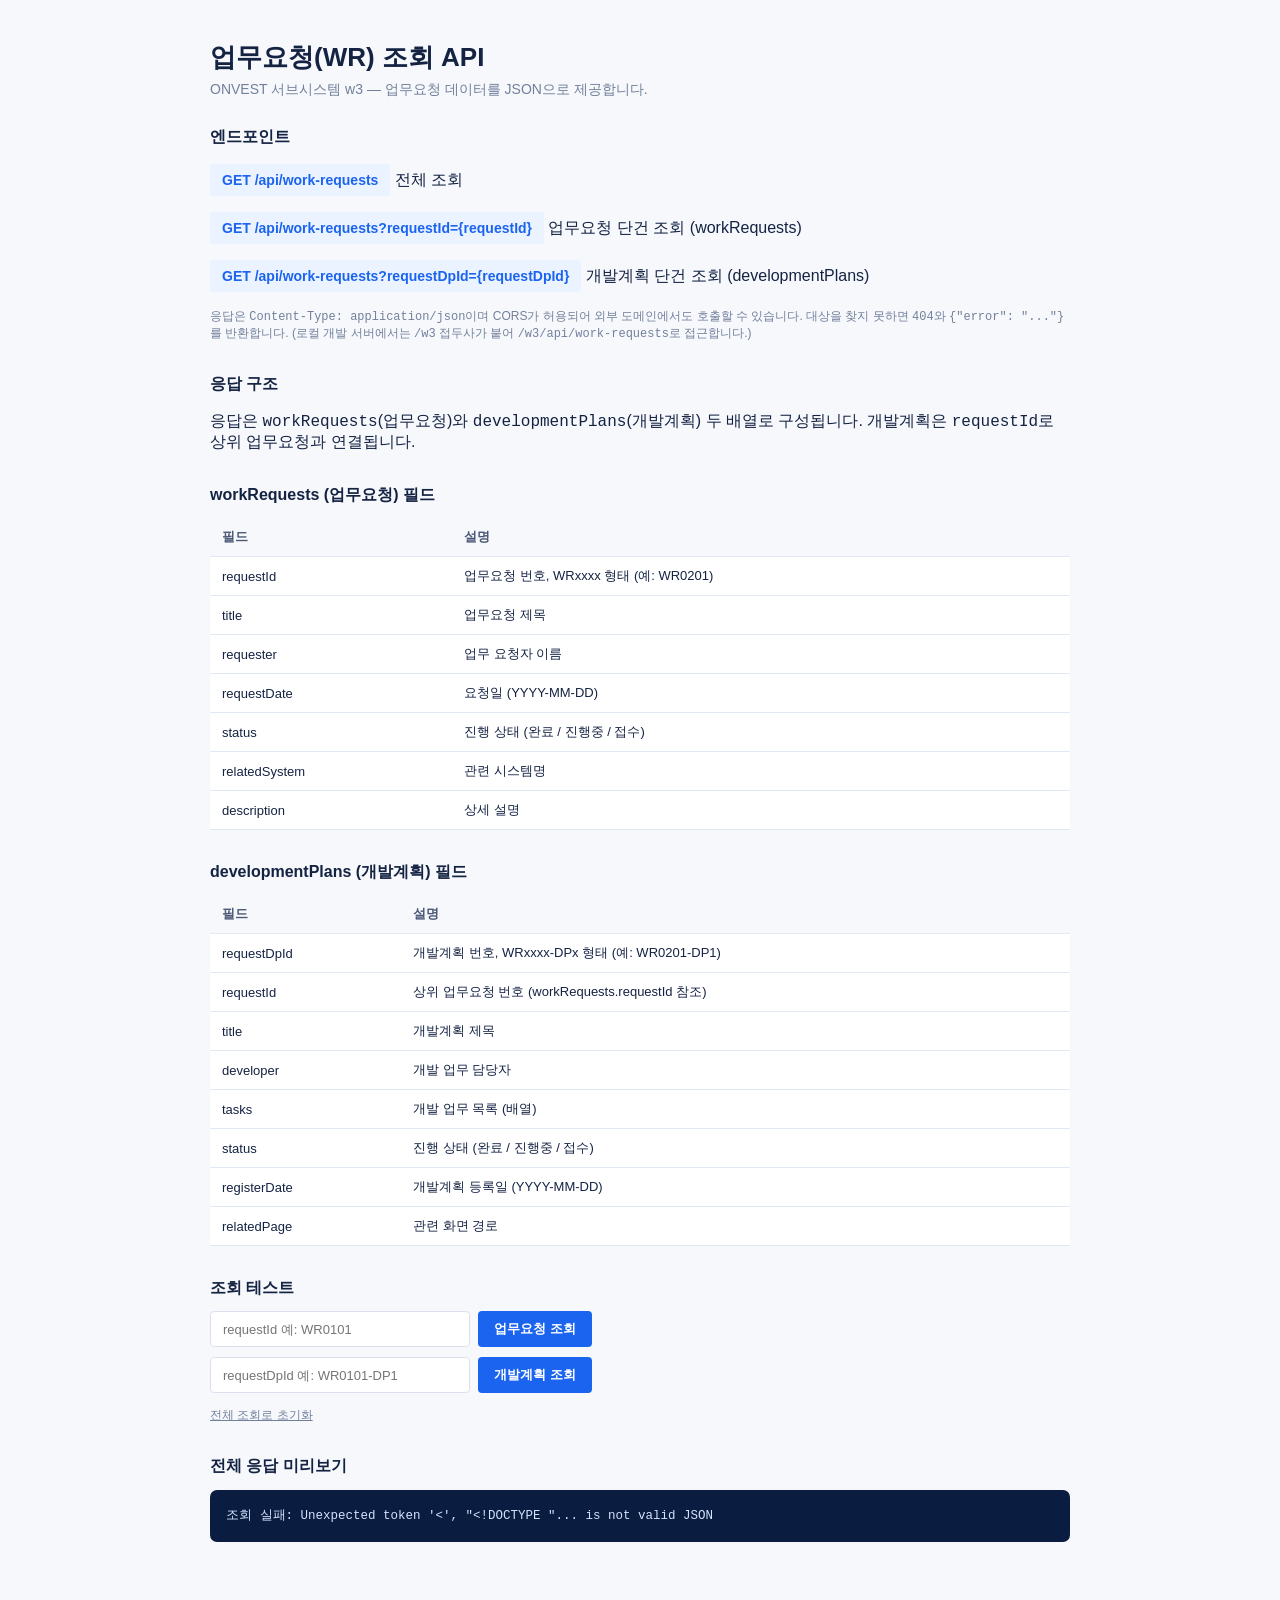
==== w3/index.html @ 0430d03c "Auto-sync from RiouxSVN" ====
<!--
  Created : 2026-08-08
  Descript : ONVEST 업무요청(WR) 조회 API 서브시스템 문서/확인 페이지
  WR : -
-->
<!DOCTYPE html>
<html lang="ko">
  <head>
    <meta charset="UTF-8" />
    <meta name="viewport" content="width=device-width, initial-scale=1.0" />
    <title>업무요청 API | ONVEST w3</title>
    <script src="work-requests.js" defer></script>
    <style>
      * { box-sizing: border-box; }
      body {
        margin: 0;
        padding: 40px 24px;
        color: #152343;
        font-family: "Noto Sans KR", Arial, sans-serif;
        background: #f6f8fc;
      }
      .wrap { max-width: 860px; margin: 0 auto; }
      h1 { margin: 0 0 6px; font-size: 26px; }
      .sub { margin: 0 0 28px; color: #73809b; font-size: 14px; }
      section { margin-bottom: 32px; }
      h2 { font-size: 16px; margin: 0 0 12px; }
      code, pre {
        font-family: "Consolas", "Courier New", monospace;
      }
      .endpoint {
        display: inline-block;
        padding: 8px 12px;
        color: #1b64ef;
        font-size: 14px;
        font-weight: 700;
        background: #eaf3ff;
        border-radius: 4px;
      }
      table {
        width: 100%;
        border-collapse: collapse;
        font-size: 13px;
        background: #fff;
      }
      th, td {
        padding: 10px 12px;
        text-align: left;
        border-bottom: 1px solid #e3e9f2;
      }
      th { color: #4a5876; background: #f6f8fc; }
      .query-form {
        display: flex;
        gap: 8px;
        margin-bottom: 10px;
      }
      .query-form input {
        flex: 0 0 260px;
        height: 36px;
        padding: 0 12px;
        font-size: 13px;
        border: 1px solid #dbe1ec;
        border-radius: 4px;
      }
      .query-form button {
        height: 36px;
        padding: 0 16px;
        color: #fff;
        font-size: 13px;
        font-weight: 700;
        background: #1b64ef;
        border: 0;
        border-radius: 4px;
        cursor: pointer;
      }
      .reset-link {
        display: inline-block;
        margin-top: 4px;
        color: #73809b;
        font-size: 12px;
      }
      pre#result {
        max-height: 420px;
        overflow: auto;
        padding: 16px;
        color: #d3e2ff;
        font-size: 12.5px;
        line-height: 1.6;
        background: #0a1c3f;
        border-radius: 7px;
        white-space: pre-wrap;
      }
    </style>
  </head>
  <body>
    <div class="wrap">
      <h1>업무요청(WR) 조회 API</h1>
      <p class="sub">ONVEST 서브시스템 w3 &mdash; 업무요청 데이터를 JSON으로 제공합니다.</p>

      <section>
        <h2>엔드포인트</h2>
        <p><span class="endpoint">GET /api/work-requests</span> 전체 조회</p>
        <p><span class="endpoint">GET /api/work-requests?requestId={requestId}</span> 업무요청 단건 조회 (workRequests)</p>
        <p><span class="endpoint">GET /api/work-requests?requestDpId={requestDpId}</span> 개발계획 단건 조회 (developmentPlans)</p>
        <p style="color:#73809b;font-size:12px;">응답은 <code>Content-Type: application/json</code>이며 CORS가 허용되어 외부 도메인에서도 호출할 수 있습니다. 대상을 찾지 못하면 <code>404</code>와 <code>{"error": "..."}</code>를 반환합니다. (로컬 개발 서버에서는 <code>/w3</code> 접두사가 붙어 <code>/w3/api/work-requests</code>로 접근합니다.)</p>
      </section>

      <section>
        <h2>응답 구조</h2>
        <p>응답은 <code>workRequests</code>(업무요청)와 <code>developmentPlans</code>(개발계획) 두 배열로 구성됩니다. 개발계획은 <code>requestId</code>로 상위 업무요청과 연결됩니다.</p>
      </section>

      <section>
        <h2>workRequests (업무요청) 필드</h2>
        <table>
          <thead>
            <tr>
              <th>필드</th>
              <th>설명</th>
            </tr>
          </thead>
          <tbody>
            <tr><td>requestId</td><td>업무요청 번호, WRxxxx 형태 (예: WR0201)</td></tr>
            <tr><td>title</td><td>업무요청 제목</td></tr>
            <tr><td>requester</td><td>업무 요청자 이름</td></tr>
            <tr><td>requestDate</td><td>요청일 (YYYY-MM-DD)</td></tr>
            <tr><td>status</td><td>진행 상태 (완료 / 진행중 / 접수)</td></tr>
            <tr><td>relatedSystem</td><td>관련 시스템명</td></tr>
            <tr><td>description</td><td>상세 설명</td></tr>
          </tbody>
        </table>
      </section>

      <section>
        <h2>developmentPlans (개발계획) 필드</h2>
        <table>
          <thead>
            <tr>
              <th>필드</th>
              <th>설명</th>
            </tr>
          </thead>
          <tbody>
            <tr><td>requestDpId</td><td>개발계획 번호, WRxxxx-DPx 형태 (예: WR0201-DP1)</td></tr>
            <tr><td>requestId</td><td>상위 업무요청 번호 (workRequests.requestId 참조)</td></tr>
            <tr><td>title</td><td>개발계획 제목</td></tr>
            <tr><td>developer</td><td>개발 업무 담당자</td></tr>
            <tr><td>tasks</td><td>개발 업무 목록 (배열)</td></tr>
            <tr><td>status</td><td>진행 상태 (완료 / 진행중 / 접수)</td></tr>
            <tr><td>registerDate</td><td>개발계획 등록일 (YYYY-MM-DD)</td></tr>
            <tr><td>relatedPage</td><td>관련 화면 경로</td></tr>
          </tbody>
        </table>
      </section>

      <section>
        <h2>조회 테스트</h2>
        <form class="query-form" method="get">
          <input type="text" name="requestId" placeholder="requestId 예: WR0101" />
          <button type="submit">업무요청 조회</button>
        </form>
        <form class="query-form" method="get">
          <input type="text" name="requestDpId" placeholder="requestDpId 예: WR0101-DP1" />
          <button type="submit">개발계획 조회</button>
        </form>
        <a class="reset-link" href="index.html">전체 조회로 초기화</a>
      </section>

      <section>
        <h2 id="result-title">응답 미리보기</h2>
        <pre id="result">불러오는 중...</pre>
      </section>
    </div>
  </body>
</html>
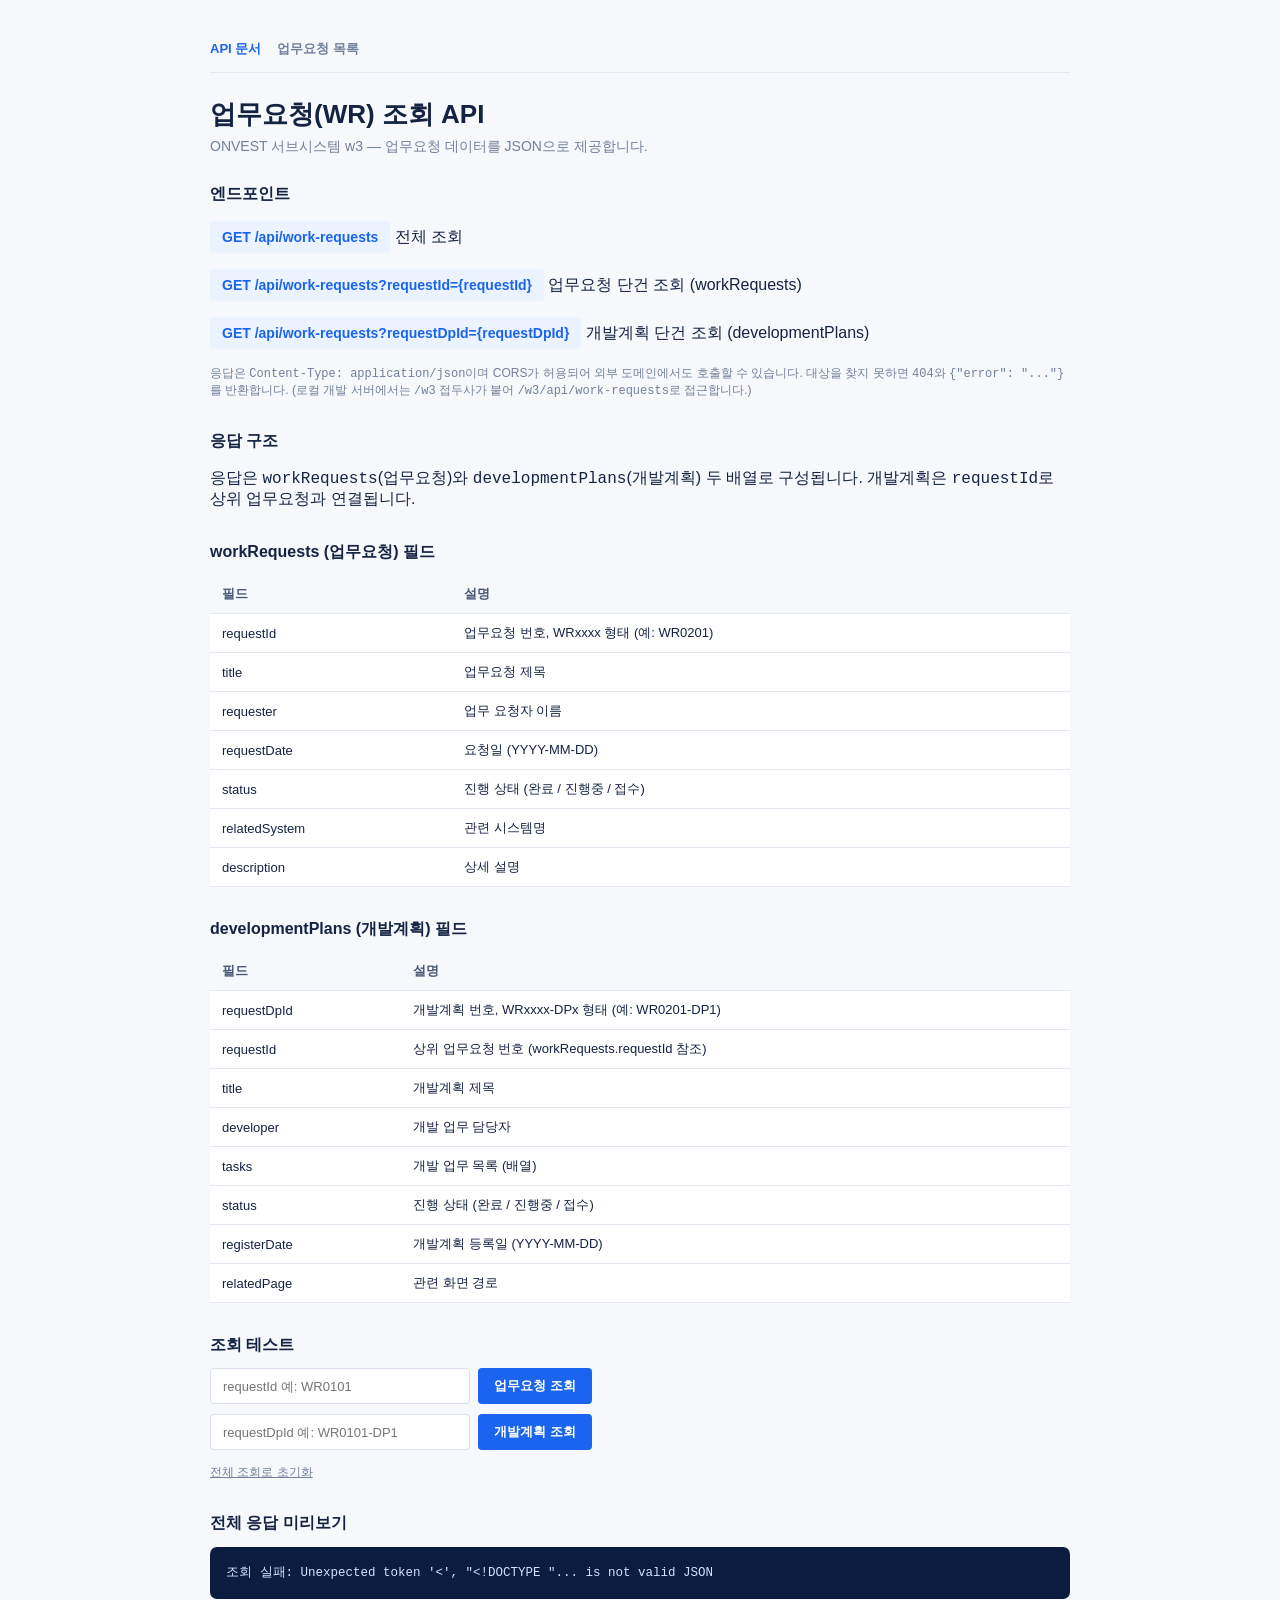
==== commit 79cc832a: "Auto-sync from RiouxSVN" ====
--- a/w3/index.html
+++ b/w3/index.html
@@ -9,90 +9,16 @@
     <meta charset="UTF-8" />
     <meta name="viewport" content="width=device-width, initial-scale=1.0" />
     <title>업무요청 API | ONVEST w3</title>
+    <link rel="stylesheet" href="styles.css" />
     <script src="work-requests.js" defer></script>
-    <style>
-      * { box-sizing: border-box; }
-      body {
-        margin: 0;
-        padding: 40px 24px;
-        color: #152343;
-        font-family: "Noto Sans KR", Arial, sans-serif;
-        background: #f6f8fc;
-      }
-      .wrap { max-width: 860px; margin: 0 auto; }
-      h1 { margin: 0 0 6px; font-size: 26px; }
-      .sub { margin: 0 0 28px; color: #73809b; font-size: 14px; }
-      section { margin-bottom: 32px; }
-      h2 { font-size: 16px; margin: 0 0 12px; }
-      code, pre {
-        font-family: "Consolas", "Courier New", monospace;
-      }
-      .endpoint {
-        display: inline-block;
-        padding: 8px 12px;
-        color: #1b64ef;
-        font-size: 14px;
-        font-weight: 700;
-        background: #eaf3ff;
-        border-radius: 4px;
-      }
-      table {
-        width: 100%;
-        border-collapse: collapse;
-        font-size: 13px;
-        background: #fff;
-      }
-      th, td {
-        padding: 10px 12px;
-        text-align: left;
-        border-bottom: 1px solid #e3e9f2;
-      }
-      th { color: #4a5876; background: #f6f8fc; }
-      .query-form {
-        display: flex;
-        gap: 8px;
-        margin-bottom: 10px;
-      }
-      .query-form input {
-        flex: 0 0 260px;
-        height: 36px;
-        padding: 0 12px;
-        font-size: 13px;
-        border: 1px solid #dbe1ec;
-        border-radius: 4px;
-      }
-      .query-form button {
-        height: 36px;
-        padding: 0 16px;
-        color: #fff;
-        font-size: 13px;
-        font-weight: 700;
-        background: #1b64ef;
-        border: 0;
-        border-radius: 4px;
-        cursor: pointer;
-      }
-      .reset-link {
-        display: inline-block;
-        margin-top: 4px;
-        color: #73809b;
-        font-size: 12px;
-      }
-      pre#result {
-        max-height: 420px;
-        overflow: auto;
-        padding: 16px;
-        color: #d3e2ff;
-        font-size: 12.5px;
-        line-height: 1.6;
-        background: #0a1c3f;
-        border-radius: 7px;
-        white-space: pre-wrap;
-      }
-    </style>
   </head>
   <body>
     <div class="wrap">
+      <nav class="top-nav">
+        <a class="active" href="index.html">API 문서</a>
+        <a href="requests.html">업무요청 목록</a>
+      </nav>
+
       <h1>업무요청(WR) 조회 API</h1>
       <p class="sub">ONVEST 서브시스템 w3 &mdash; 업무요청 데이터를 JSON으로 제공합니다.</p>
 
--- a/w3/styles.css
+++ b/w3/styles.css
@@ -0,0 +1,174 @@
+* { box-sizing: border-box; }
+body {
+  margin: 0;
+  padding: 40px 24px;
+  color: #152343;
+  font-family: "Noto Sans KR", Arial, sans-serif;
+  background: #f6f8fc;
+}
+.wrap { max-width: 860px; margin: 0 auto; }
+h1 { margin: 0 0 6px; font-size: 26px; }
+.sub { margin: 0 0 28px; color: #73809b; font-size: 14px; }
+section { margin-bottom: 32px; }
+h2 { font-size: 16px; margin: 0 0 12px; }
+code, pre {
+  font-family: "Consolas", "Courier New", monospace;
+}
+.endpoint {
+  display: inline-block;
+  padding: 8px 12px;
+  color: #1b64ef;
+  font-size: 14px;
+  font-weight: 700;
+  background: #eaf3ff;
+  border-radius: 4px;
+}
+table {
+  width: 100%;
+  border-collapse: collapse;
+  font-size: 13px;
+  background: #fff;
+}
+th, td {
+  padding: 10px 12px;
+  text-align: left;
+  border-bottom: 1px solid #e3e9f2;
+}
+th { color: #4a5876; background: #f6f8fc; }
+.query-form {
+  display: flex;
+  gap: 8px;
+  margin-bottom: 10px;
+}
+.query-form input {
+  flex: 0 0 260px;
+  height: 36px;
+  padding: 0 12px;
+  font-size: 13px;
+  border: 1px solid #dbe1ec;
+  border-radius: 4px;
+}
+.query-form button {
+  height: 36px;
+  padding: 0 16px;
+  color: #fff;
+  font-size: 13px;
+  font-weight: 700;
+  background: #1b64ef;
+  border: 0;
+  border-radius: 4px;
+  cursor: pointer;
+}
+.reset-link {
+  display: inline-block;
+  margin-top: 4px;
+  color: #73809b;
+  font-size: 12px;
+}
+pre#result {
+  max-height: 420px;
+  overflow: auto;
+  padding: 16px;
+  color: #d3e2ff;
+  font-size: 12.5px;
+  line-height: 1.6;
+  background: #0a1c3f;
+  border-radius: 7px;
+  white-space: pre-wrap;
+}
+
+/* 상단 네비게이션 */
+.top-nav {
+  display: flex;
+  gap: 16px;
+  margin-bottom: 24px;
+  padding-bottom: 14px;
+  border-bottom: 1px solid #e3e9f2;
+}
+.top-nav a {
+  color: #73809b;
+  font-size: 13px;
+  font-weight: 700;
+  text-decoration: none;
+}
+.top-nav a.active,
+.top-nav a:hover {
+  color: #1b64ef;
+}
+
+/* 업무요청 목록 화면 */
+.wr-card {
+  margin-bottom: 20px;
+  padding: 22px 24px;
+  background: #fff;
+  border: 1px solid #e3e9f2;
+  border-radius: 10px;
+}
+.wr-head {
+  display: flex;
+  align-items: center;
+  gap: 10px;
+  margin-bottom: 6px;
+}
+.wr-head h2 { margin: 0; font-size: 17px; flex: 1; }
+.wr-id {
+  padding: 3px 9px;
+  color: #1b64ef;
+  font-size: 11px;
+  font-weight: 700;
+  background: #eaf3ff;
+  border-radius: 10px;
+  white-space: nowrap;
+}
+.wr-meta { margin: 0 0 8px; color: #73809b; font-size: 12.5px; }
+.wr-desc { margin: 0 0 16px; color: #4a5876; font-size: 13.5px; line-height: 1.6; }
+
+.dp-wrap {
+  display: flex;
+  flex-direction: column;
+  gap: 10px;
+  padding-top: 14px;
+  border-top: 1px dashed #e3e9f2;
+}
+.dp-empty {
+  padding-top: 14px;
+  color: #a7afc0;
+  font-size: 12.5px;
+  border-top: 1px dashed #e3e9f2;
+}
+.dp-card {
+  padding: 14px 16px;
+  background: #f6f8fc;
+  border-radius: 8px;
+}
+.dp-head {
+  display: flex;
+  align-items: center;
+  gap: 8px;
+  margin-bottom: 4px;
+  flex-wrap: wrap;
+}
+.dp-id {
+  padding: 2px 8px;
+  color: #4a5876;
+  font-size: 10.5px;
+  font-weight: 700;
+  background: #e9edf5;
+  border-radius: 9px;
+  white-space: nowrap;
+}
+.dp-title { flex: 1; color: #152343; font-size: 13.5px; font-weight: 700; }
+.dp-dev { color: #73809b; font-size: 12px; }
+.dp-meta { margin: 0 0 8px; color: #9aa4b8; font-size: 11.5px; }
+.task-list { margin: 0; padding-left: 18px; color: #4a5876; font-size: 12.5px; line-height: 1.8; }
+
+.status-badge {
+  padding: 2px 9px;
+  font-size: 10.5px;
+  font-weight: 700;
+  border-radius: 10px;
+  white-space: nowrap;
+}
+.status-done { color: #1b8f5a; background: #e6f7ee; }
+.status-progress { color: #b45309; background: #fff6e0; }
+.status-pending { color: #6450d3; background: #f0edff; }
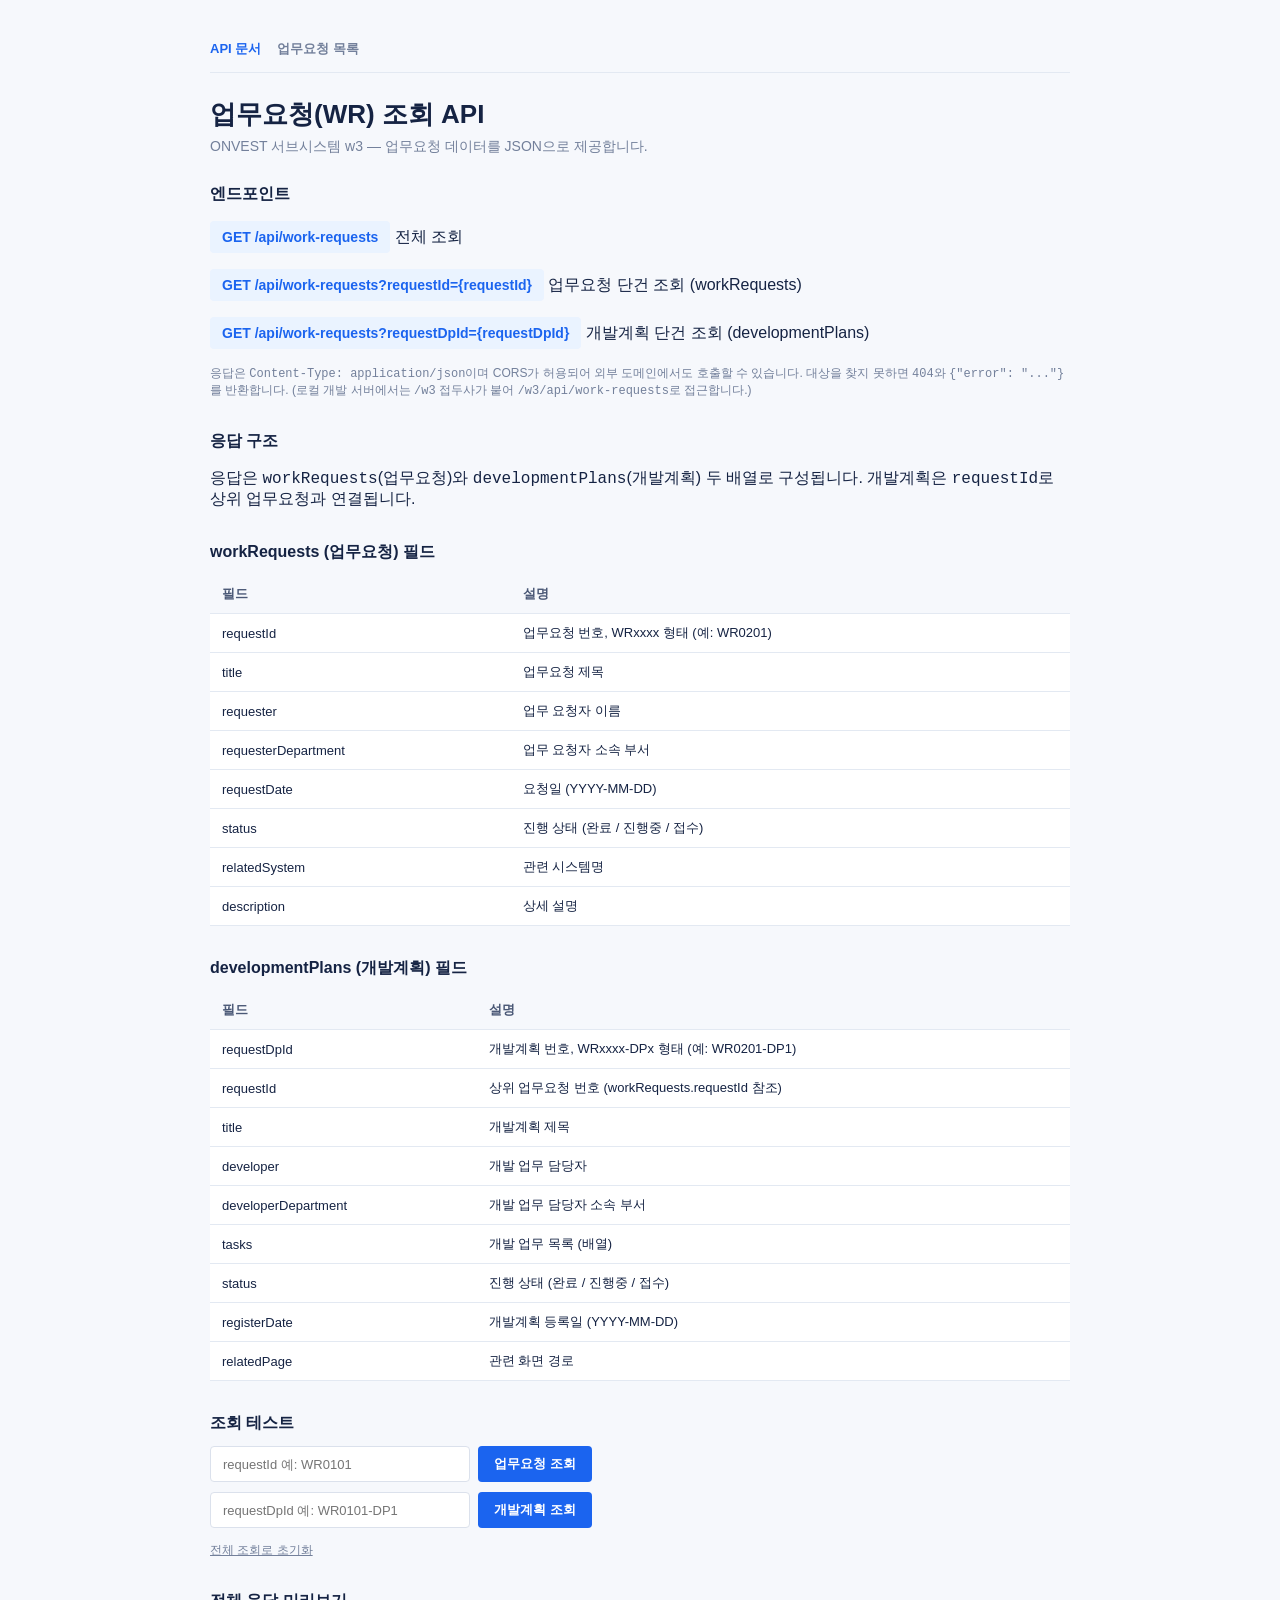
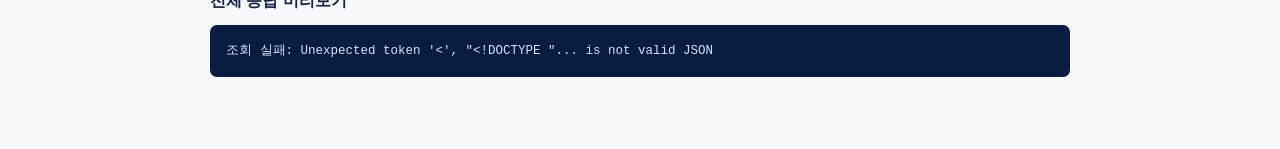
==== commit 571382ae: "Auto-sync from RiouxSVN" ====
--- a/w3/index.html
+++ b/w3/index.html
@@ -48,6 +48,7 @@
             <tr><td>requestId</td><td>업무요청 번호, WRxxxx 형태 (예: WR0201)</td></tr>
             <tr><td>title</td><td>업무요청 제목</td></tr>
             <tr><td>requester</td><td>업무 요청자 이름</td></tr>
+            <tr><td>requesterDepartment</td><td>업무 요청자 소속 부서</td></tr>
             <tr><td>requestDate</td><td>요청일 (YYYY-MM-DD)</td></tr>
             <tr><td>status</td><td>진행 상태 (완료 / 진행중 / 접수)</td></tr>
             <tr><td>relatedSystem</td><td>관련 시스템명</td></tr>
@@ -70,6 +71,7 @@
             <tr><td>requestId</td><td>상위 업무요청 번호 (workRequests.requestId 참조)</td></tr>
             <tr><td>title</td><td>개발계획 제목</td></tr>
             <tr><td>developer</td><td>개발 업무 담당자</td></tr>
+            <tr><td>developerDepartment</td><td>개발 업무 담당자 소속 부서</td></tr>
             <tr><td>tasks</td><td>개발 업무 목록 (배열)</td></tr>
             <tr><td>status</td><td>진행 상태 (완료 / 진행중 / 접수)</td></tr>
             <tr><td>registerDate</td><td>개발계획 등록일 (YYYY-MM-DD)</td></tr>
